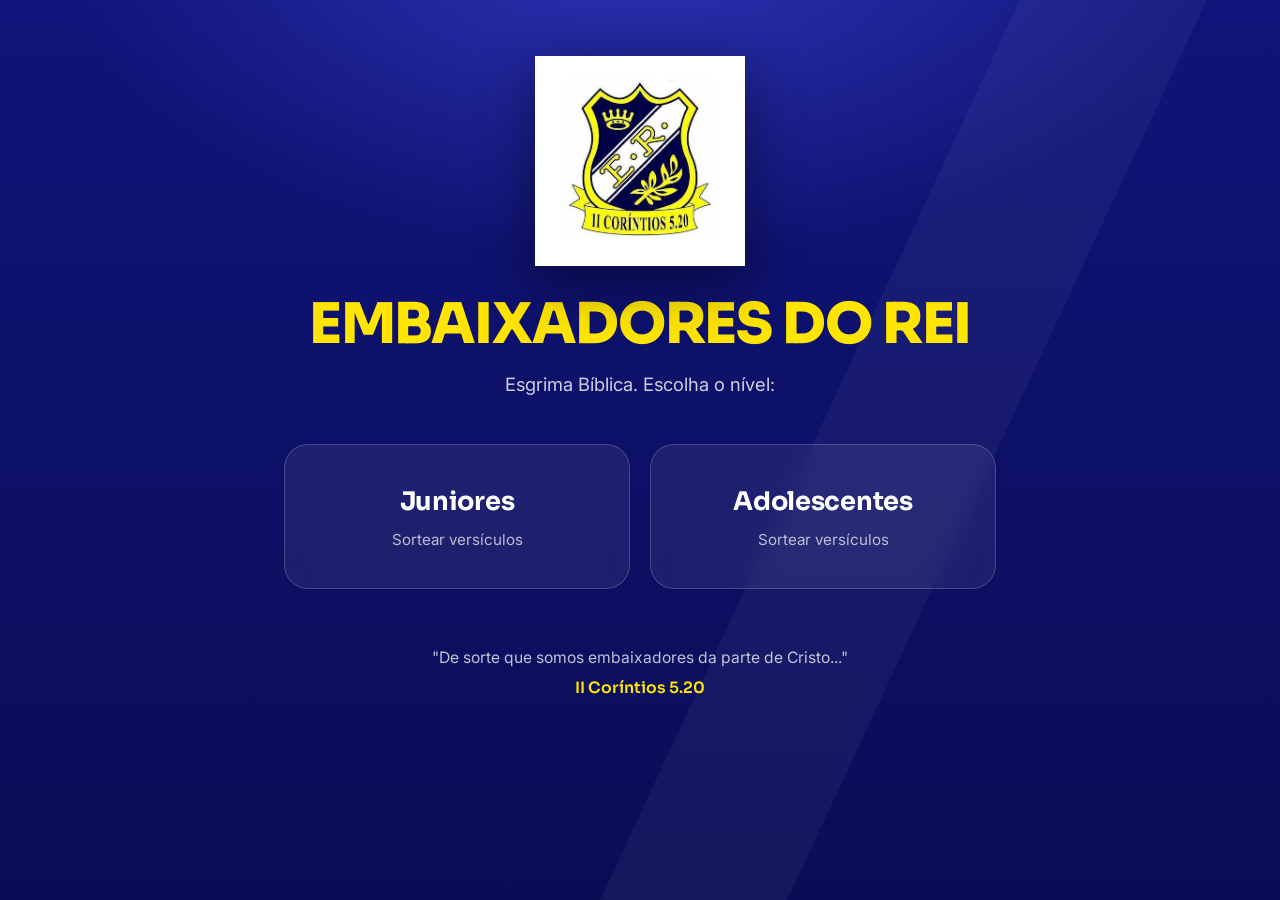
==== index.html @ a1860d8f "Adicionando todos os arquivos do projeto" ====
<!DOCTYPE html>
<html lang="pt-BR">
<head>
  <meta charset="UTF-8">
  <meta name="viewport" content="width=device-width, initial-scale=1">
  <title>Embaixadores do Rei · Esgrima Bíblica</title>
  <link rel="preconnect" href="https://fonts.googleapis.com">
  <link rel="preconnect" href="https://fonts.gstatic.com" crossorigin>
  <link href="https://fonts.googleapis.com/css2?family=Inter:wght@400;500&family=Sora:wght@600;700;800&display=swap" rel="stylesheet">
  <link rel="stylesheet" href="style.css">
</head>
<body>
  <main>
    <img class="brasao-grande" src="brasao.png" alt="Brasão dos Embaixadores do Rei">
    <h1 class="titulo-principal">EMBAIXADORES DO REI</h1>
    <p class="subtitulo">Esgrima Bíblica. Escolha o nível:</p>

    <nav class="niveis" aria-label="Níveis">
      <a class="nivel-link" href="juniores.html">Juniores<small>Sortear versículos</small></a>
      <a class="nivel-link" href="adolescentes.html">Adolescentes<small>Sortear versículos</small></a>
    </nav>

    <p class="referencia-base">
      "De sorte que somos embaixadores da parte de Cristo..."
      <strong>II Coríntios 5.20</strong>
    </p>
  </main>
</body>
</html>
---- style.css ----
:root {
  --azul: #10147A;
  --azul-escuro: #0A0D55;
  --amarelo: #FFE500;
  --branco: #FFFFFF;
  --preto: #111111;
  --titulo: "Sora", system-ui, -apple-system, "Segoe UI", sans-serif;
  --texto: "Inter", system-ui, -apple-system, "Segoe UI", sans-serif;
  --vidro: rgba(255, 255, 255, 0.07);
  --vidro-borda: rgba(255, 255, 255, 0.18);
}

* { box-sizing: border-box; }

body {
  margin: 0;
  min-height: 100vh;
  color: var(--branco);
  font-family: var(--texto);
  font-size: 1.0625rem;
  line-height: 1.6;
  background:
    radial-gradient(900px 520px at 50% -8%, rgba(70, 78, 230, 0.55), transparent 65%),
    linear-gradient(180deg, var(--azul) 0%, var(--azul-escuro) 100%);
  background-attachment: fixed;
}

/* faixa diagonal translúcida: eco da faixa do brasão */
body::before {
  content: "";
  position: fixed;
  inset: 0;
  pointer-events: none;
  background: linear-gradient(115deg,
    transparent 0 60%,
    rgba(255, 255, 255, 0.045) 60% 71%,
    transparent 71% 100%);
}

main {
  position: relative;
  max-width: 760px;
  margin: 0 auto;
  padding: 3.5rem 1.5rem 4rem;
  text-align: center;
}

h1 {
  font-family: var(--titulo);
  color: var(--amarelo);
  margin: 0;
  font-weight: 800;
  line-height: 1.1;
  letter-spacing: -0.02em;
}

a { color: inherit; }

:focus-visible {
  outline: 3px solid var(--amarelo);
  outline-offset: 4px;
  border-radius: 12px;
}

/* ---------- Página inicial ---------- */
.brasao-grande {
  width: min(210px, 50vw);
  height: auto;
  margin-bottom: 1.25rem;
  filter: drop-shadow(0 16px 28px rgba(0, 0, 0, 0.45));
}

.titulo-principal {
  font-size: clamp(2rem, 7vw, 3.5rem);
}

.subtitulo {
  margin: 0.9rem 0 2.75rem;
  color: rgba(255, 255, 255, 0.8);
  font-size: 1.15rem;
}

.niveis {
  display: grid;
  grid-template-columns: repeat(2, 1fr);
  gap: 1.25rem;
}

.nivel-link {
  display: block;
  padding: 2.25rem 1.25rem;
  background: var(--vidro);
  border: 1px solid var(--vidro-borda);
  border-radius: 24px;
  backdrop-filter: blur(10px);
  -webkit-backdrop-filter: blur(10px);
  color: var(--branco);
  text-decoration: none;
  font-family: var(--titulo);
  font-weight: 700;
  font-size: 1.6rem;
  letter-spacing: -0.01em;
  transition: transform 0.2s ease, border-color 0.2s ease, box-shadow 0.2s ease, background 0.2s ease;
}

.nivel-link small {
  display: block;
  margin-top: 0.4rem;
  font-family: var(--texto);
  font-weight: 400;
  font-size: 0.95rem;
  letter-spacing: 0;
  color: rgba(255, 255, 255, 0.7);
}

.nivel-link:hover {
  transform: translateY(-4px);
  background: rgba(255, 255, 255, 0.11);
  border-color: var(--amarelo);
  box-shadow: 0 20px 40px -14px rgba(0, 0, 0, 0.55), 0 0 0 1px rgba(255, 229, 0, 0.35);
}

.referencia-base {
  margin: 3.5rem auto 0;
  max-width: 32rem;
  color: rgba(255, 255, 255, 0.75);
  font-size: 0.98rem;
}

.referencia-base strong {
  display: block;
  margin-top: 0.35rem;
  font-family: var(--titulo);
  font-weight: 600;
  color: var(--amarelo);
}

/* ---------- Página de nível ---------- */
.topo {
  display: flex;
  align-items: center;
  justify-content: space-between;
  gap: 1rem;
  margin-bottom: 2.5rem;
  text-align: left;
}

.topo a {
  padding: 0.45rem 1rem;
  border: 1px solid var(--vidro-borda);
  border-radius: 999px;
  background: var(--vidro);
  font-weight: 500;
  font-size: 0.95rem;
  text-decoration: none;
  transition: border-color 0.2s ease, color 0.2s ease;
}

.topo a:hover { border-color: var(--amarelo); color: var(--amarelo); }

.brasao-pequeno {
  width: 52px;
  height: auto;
  filter: drop-shadow(0 6px 12px rgba(0, 0, 0, 0.4));
}

.nivel-titulo {
  font-size: clamp(2rem, 7vw, 3.25rem);
}

.instrucao {
  margin: 0.75rem 0 2rem;
  color: rgba(255, 255, 255, 0.8);
}

.versiculo {
  min-height: 240px;
  display: flex;
  align-items: center;
  justify-content: center;
  padding: 1.5rem;
  background: linear-gradient(180deg, #FFFFFF 0%, #ECEEFF 100%);
  color: var(--azul);
  border-top: 8px solid var(--amarelo);
  border-radius: 28px;
  box-shadow: 0 30px 60px -22px rgba(0, 0, 0, 0.65);
  font-family: var(--titulo);
  font-weight: 800;
  font-size: clamp(2.2rem, 9vw, 4.5rem);
  letter-spacing: -0.03em;
  line-height: 1.1;
}

.versiculo.espera {
  font-family: var(--texto);
  font-weight: 500;
  font-size: 1.2rem;
  letter-spacing: 0;
  color: #6A6EB4;
}

.versiculo.revelar { animation: revelar 0.35s ease-out; }

@keyframes revelar {
  from { opacity: 0; transform: translateY(10px) scale(0.97); }
  to   { opacity: 1; transform: none; }
}

.botao {
  margin-top: 2.25rem;
  padding: 1.05rem 2.75rem;
  background: var(--amarelo);
  color: var(--azul);
  border: none;
  border-radius: 999px;
  box-shadow: 0 12px 30px -8px rgba(255, 229, 0, 0.55);
  font-family: var(--titulo);
  font-weight: 700;
  font-size: 1.15rem;
  cursor: pointer;
  transition: transform 0.15s ease, box-shadow 0.15s ease, filter 0.15s ease;
}

.botao:hover:not(:disabled) {
  transform: translateY(-2px);
  filter: brightness(1.05);
  box-shadow: 0 16px 36px -8px rgba(255, 229, 0, 0.65);
}

.botao:active:not(:disabled) { transform: translateY(0); }

.botao:disabled {
  background: rgba(255, 255, 255, 0.16);
  color: rgba(255, 255, 255, 0.55);
  box-shadow: none;
  cursor: not-allowed;
}

.progresso {
  margin: 2rem 0 0.6rem;
  color: rgba(255, 255, 255, 0.8);
  font-size: 0.95rem;
}

.barra {
  height: 8px;
  max-width: 360px;
  margin: 0 auto;
  background: rgba(255, 255, 255, 0.15);
  border-radius: 999px;
  overflow: hidden;
}

.barra span {
  display: block;
  height: 100%;
  width: 0;
  background: var(--amarelo);
  border-radius: 999px;
  transition: width 0.4s ease;
}

.historico {
  list-style: none;
  margin: 1.5rem 0 0;
  padding: 0;
  display: flex;
  flex-wrap: wrap;
  gap: 0.5rem;
  justify-content: center;
}

.historico li {
  padding: 0.3rem 0.9rem;
  background: var(--vidro);
  border: 1px solid var(--vidro-borda);
  border-radius: 999px;
  font-size: 0.9rem;
}

.reiniciar {
  margin-top: 1.75rem;
  padding: 0.5rem 1.25rem;
  background: none;
  border: 1px solid var(--vidro-borda);
  border-radius: 999px;
  color: rgba(255, 255, 255, 0.85);
  font: inherit;
  font-size: 0.95rem;
  cursor: pointer;
  transition: border-color 0.2s ease, color 0.2s ease;
}

.reiniciar:hover { border-color: var(--amarelo); color: var(--amarelo); }

@media (max-width: 520px) {
  .niveis { grid-template-columns: 1fr; }
  main { padding: 2.5rem 1.25rem 3rem; }
}

@media (prefers-reduced-motion: reduce) {
  * { animation: none !important; transition: none !important; }
}
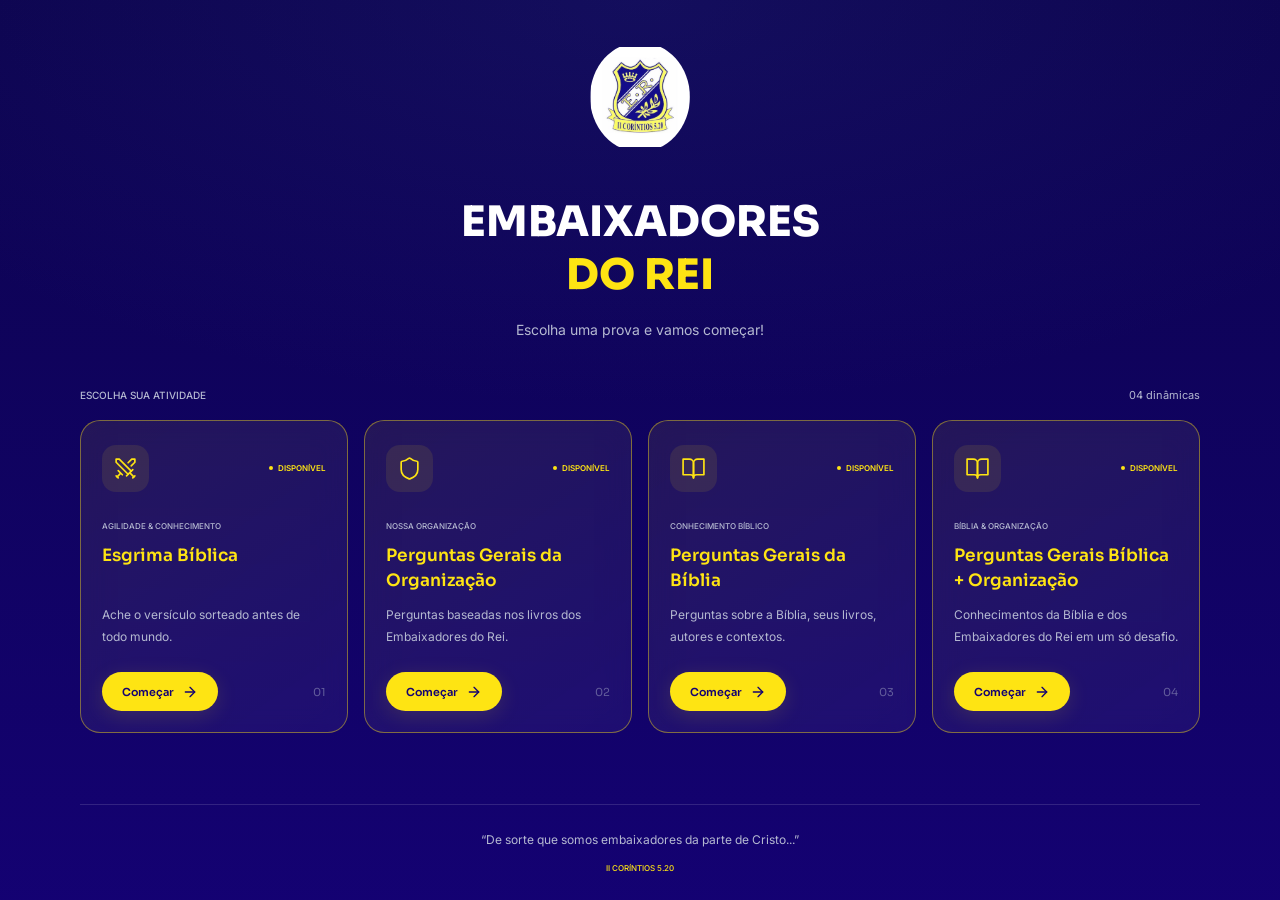
==== commit 21fdddba: "Adicionando outras seções" ====
--- a/index.html
+++ b/index.html
@@ -1,29 +1,23 @@
-<!DOCTYPE html>
+<!doctype html>
 <html lang="pt-BR">
-<head>
-  <meta charset="UTF-8">
-  <meta name="viewport" content="width=device-width, initial-scale=1">
-  <title>Embaixadores do Rei · Esgrima Bíblica</title>
-  <link rel="preconnect" href="https://fonts.googleapis.com">
-  <link rel="preconnect" href="https://fonts.gstatic.com" crossorigin>
-  <link href="https://fonts.googleapis.com/css2?family=Inter:wght@400;500&family=Sora:wght@600;700;800&display=swap" rel="stylesheet">
-  <link rel="stylesheet" href="style.css">
-</head>
-<body>
-  <main>
-    <img class="brasao-grande" src="brasao.png" alt="Brasão dos Embaixadores do Rei">
-    <h1 class="titulo-principal">EMBAIXADORES DO REI</h1>
-    <p class="subtitulo">Esgrima Bíblica. Escolha o nível:</p>
-
-    <nav class="niveis" aria-label="Níveis">
-      <a class="nivel-link" href="juniores.html">Juniores<small>Sortear versículos</small></a>
-      <a class="nivel-link" href="adolescentes.html">Adolescentes<small>Sortear versículos</small></a>
-    </nav>
-
-    <p class="referencia-base">
-      "De sorte que somos embaixadores da parte de Cristo..."
-      <strong>II Coríntios 5.20</strong>
-    </p>
-  </main>
-</body>
-</html>+  <head>
+    <meta charset="utf-8" />
+    <meta name="viewport" content="width=device-width, initial-scale=1" />
+    <title>Embaixadores do Rei</title>
+    <meta name="description" content="Provas e dinâmicas para sua embaixada: Esgrima Bíblica, perguntas da organização, perguntas bíblicas e Bíblia + Organização." />
+    <meta property="og:title" content="Embaixadores do Rei — Provas e dinâmicas" />
+    <meta property="og:description" content="Conhecimento, fé e amizade em cada desafio. Escolha uma dinâmica para sua embaixada." />
+    <meta property="og:type" content="website" />
+    <meta name="twitter:card" content="summary_large_image" />
+    <link rel="icon" href="favicon.png" type="image/png" />
+    <link rel="preconnect" href="https://fonts.googleapis.com" />
+    <link rel="preconnect" href="https://fonts.gstatic.com" crossorigin="anonymous" />
+    <link rel="stylesheet" href="https://fonts.googleapis.com/css2?family=Inter:wght@400;500;600&family=Sora:wght@400;500;600;700;800&display=swap" />
+    <link rel="stylesheet" href="styles.css" />
+  </head>
+  <body>
+    <div id="app"></div>
+    <script src="data.js"></script>
+    <script src="app.js"></script>
+  </body>
+</html>
--- a/styles.css
+++ b/styles.css
@@ -0,0 +1,213 @@
+/* ==========================================================================
+   Embaixadores do Rei — visual (HTML/CSS/JS)
+   Edite as cores no bloco :root. Fontes: Sora (títulos) e Inter (texto).
+   ========================================================================== */
+
+:root {
+  --font-sans: "Inter", sans-serif;
+  --font-display: "Sora", sans-serif;
+  --radius: 1.5rem;
+
+  --background: oklch(0.205 0.124 273);
+  --foreground: oklch(1 0 0);
+  --card: oklch(1 0 0 / 5%);
+  --card-foreground: oklch(1 0 0);
+  --primary: oklch(0.912 0.188 101);
+  --primary-foreground: oklch(0.261 0.166 272);
+  --secondary: oklch(1 0 0 / 8%);
+  --muted: oklch(1 0 0 / 5%);
+  --muted-foreground: oklch(0.79 0.034 279);
+  --accent: oklch(1 0 0 / 10%);
+  --border: oklch(1 0 0 / 13%);
+  --ring: var(--primary);
+
+  --navy-base: oklch(0.261 0.166 272);
+  --navy-deep: oklch(0.205 0.124 273);
+  --paper: oklch(1 0 0);
+  --ink: oklch(0.178 0 0);
+  --gold-border: oklch(0.912 0.188 101 / 42%);
+  --gold-wash: oklch(0.912 0.188 101 / 9%);
+  --surface-shadow: 0 18px 55px oklch(0.12 0.08 273 / 22%);
+  --button-shadow: 0 5px 22px oklch(0.912 0.188 101 / 12%);
+  --page-background: radial-gradient(ellipse 70% 45% at 50% 0%, oklch(0.37 0.15 274 / 24%), transparent),
+    linear-gradient(180deg, var(--navy-deep), var(--navy-base));
+}
+
+* { box-sizing: border-box; }
+html { -webkit-text-size-adjust: 100%; }
+body {
+  margin: 0;
+  font-family: var(--font-sans);
+  letter-spacing: 0;
+  background-color: var(--background);
+  color: var(--foreground);
+}
+h1, h2, h3, button { font-family: var(--font-display); letter-spacing: 0; }
+a { text-decoration: none; color: inherit; }
+img { max-width: 100%; }
+
+/* --- botões ------------------------------------------------------------- */
+.btn {
+  display: inline-flex;
+  align-items: center;
+  justify-content: center;
+  gap: 8px;
+  min-height: 36px;
+  white-space: nowrap;
+  border: 0;
+  background: none;
+  color: inherit;
+  border-radius: 0.375rem;
+  font-family: var(--font-display);
+  font-size: 0.875rem;
+  font-weight: 500;
+  padding: 0;
+  cursor: pointer;
+  appearance: none;
+  transition: color 0.15s ease, background-color 0.15s ease, border-color 0.2s ease, transform 0.2s ease, box-shadow 0.2s ease;
+}
+.btn > svg { width: 16px; height: 16px; flex-shrink: 0; pointer-events: none; }
+.btn:focus-visible { outline: 2px solid var(--ring); outline-offset: 3px; }
+.btn:disabled { pointer-events: none; opacity: 0.5; cursor: not-allowed; }
+
+.royal-button { background: var(--primary); color: var(--primary-foreground); border-radius: 999px; font-weight: 600; font-size: 11px; height: 39px; padding: 0 20px; box-shadow: var(--button-shadow); transition: transform .2s, box-shadow .2s; }
+.royal-button:hover { transform: translateY(-2px); box-shadow: 0 7px 28px var(--gold-wash); }
+.quiet-button { color: var(--muted-foreground); background: transparent; font-size: 12px; padding: 0; }
+.quiet-button:hover { color: var(--primary); }
+.activity-button { border-radius: 999px; border: 1px solid var(--border); color: var(--foreground); background: transparent; font-size: 11px; height: 39px; padding: 0 20px; }
+.activity-button:hover { border-color: var(--gold-border); color: var(--primary); }
+
+/* --- estrutura ---------------------------------------------------------- */
+.site-shell { min-height: 100svh; background: var(--page-background); display: flex; flex-direction: column; }
+.site-main { width: min(1120px, calc(100% - 80px)); margin: 0 auto; flex: 1; }
+.site-footer { width: min(1120px, calc(100% - 80px)); margin: 47px auto 0; border-top: 1px solid var(--border); text-align: center; padding: 27px 0 25px; }
+.site-footer p { font-size: 12px; color: var(--muted-foreground); margin: 0 0 8px; }
+.site-footer > span { font-size: 8px; color: var(--primary); font-weight: 500; }
+
+.brand-logo { width: 45px; height: 50px; object-fit: contain; mix-blend-mode: screen; border-radius: 70%; }
+.brand-logo-large { width: 100px; height: 110px; margin: 0 auto 25px; }
+
+/* --- início ------------------------------------------------------------- */
+.hub-intro { text-align: center; padding: 42px 0 45px; }
+.eyebrow { display: flex; align-items: center; justify-content: center; gap: 12px; font-size: 10px; font-weight: 600; color: var(--primary); line-height: 1.7; }
+.eyebrow > span { height: 1px; width: 24px; background: var(--gold-border); }
+.hub-intro h1 { font-size: 42px; font-weight: 800; line-height: 1.25; margin: 15px 0; }
+.hub-intro h1 > span { display: block; color: var(--primary); }
+.hub-intro p, .page-intro p { font-size: 14px; line-height: 1.85; color: var(--muted-foreground); margin: 16px 0 0; }
+.section-heading { display: flex; justify-content: space-between; align-items: center; margin-bottom: 18px; font-size: 10px; font-weight: 500; color: var(--muted-foreground); }
+.section-heading > span:last-child { font-size: 11px; font-weight: 400; }
+.activity-grid { display: grid; grid-template-columns: repeat(4, minmax(0, 1fr)); gap: 16px; }
+.activity-card { background: var(--card); border: 1px solid var(--border); border-radius: 20px; padding: 24px 21px 21px; backdrop-filter: blur(14px); display: flex; flex-direction: column; transition: border-color .2s, transform .2s; }
+.activity-card:hover, .level-card:hover { border-color: var(--gold-border); transform: translateY(-3px); }
+.activity-card-featured { border-color: var(--gold-border); background: linear-gradient(145deg, var(--gold-wash), var(--card)); }
+.card-top { display: flex; align-items: center; justify-content: space-between; gap: 5px; margin-bottom: 28px; }
+.activity-icon { height: 47px; width: 47px; border-radius: 14px; background: var(--accent); display: grid; place-items: center; color: var(--foreground); }
+.activity-card-featured .activity-icon { color: var(--primary); background: var(--gold-wash); }
+.status { color: var(--muted-foreground); font-size: 8px; font-weight: 600; white-space: nowrap; }
+.status-ready { color: var(--primary); display: flex; align-items: center; gap: 5px; }
+.status-ready:before { content: ""; width: 4px; height: 4px; background: var(--primary); border-radius: 50%; }
+.card-category { font-size: 8px; line-height: 1.6; color: var(--muted-foreground); font-weight: 500; }
+.activity-card h2 { font-size: 17px; line-height: 1.5; font-weight: 600; margin: 10px 0; min-height: 51px; }
+.activity-card-featured h2 { color: var(--primary); }
+.activity-card p { font-size: 12px; line-height: 1.85; color: var(--muted-foreground); margin: 0 0 24px; flex: 1; }
+.card-bottom { display: flex; align-items: center; justify-content: space-between; gap: 10px; }
+.card-number { font: 400 11px var(--font-display); color: var(--muted-foreground); opacity: .45; }
+
+/* --- páginas internas --------------------------------------------------- */
+.inner-page { max-width: 920px; margin: 30px auto 0; }
+.page-intro { padding: 30px 0 43px; text-align: center; }
+.page-symbol { width: 68px; height: 68px; display: grid; place-items: center; color: var(--primary); background: var(--gold-wash); border: 1px solid var(--gold-border); border-radius: 22px; margin: 0 auto 22px; }
+.page-intro h1 { font-weight: 700; font-size: 36px; margin: 12px 0 0; }
+.level-grid { display: grid; grid-template-columns: repeat(3, minmax(0, 1fr)); gap: 20px; }
+.level-card { border: 1px solid var(--border); border-radius: 22px; padding: 32px; background: var(--card); transition: transform .2s, border-color .2s; }
+.level-stars { display: flex; gap: 7px; color: var(--primary); margin-bottom: 28px; height: 24px; }
+.level-card h2 { font-size: 23px; font-weight: 600; margin: 10px 0; }
+.level-card p { font-size: 12px; color: var(--muted-foreground); margin-bottom: 26px; }
+
+/* --- sorteio ------------------------------------------------------------ */
+.draw-page { max-width: 740px; }
+.compact { padding: 25px 0 28px; }
+.draw-tool { background: var(--paper); color: var(--ink); border-top: 4px solid var(--primary); border-radius: 28px; padding: 32px 40px; box-shadow: var(--surface-shadow); text-align: center; }
+.draw-tool > .card-category { color: var(--navy-base); opacity: .65; font-size: 10px; }
+.reference-display { min-height: 166px; display: flex; flex-direction: column; align-items: center; justify-content: center; gap: 12px; color: var(--navy-base); }
+.reference-display h2 { font-size: 42px; line-height: 1.3; font-weight: 700; margin: 0; overflow-wrap: anywhere; animation: reveal .25s ease; }
+.reference-display h2.initial-reference { font-size: 24px; }
+.nonexistent { font-size: 12px; background: var(--primary); padding: 5px 12px; border-radius: 99px; }
+.draw-action { height: 48px; font-size: 13px; padding: 0 30px; }
+.progress-heading { display: flex; align-items: center; justify-content: space-between; font-size: 11px; color: var(--navy-base); margin-top: 30px; }
+.progress-heading strong { font-size: 13px; }
+.progress-heading strong span { opacity: .5; }
+.draw-progress { display: block; appearance: none; width: 100%; height: 6px; margin-top: 12px; border: 0; border-radius: 99px; overflow: hidden; background: color-mix(in oklch, var(--navy-base) 10%, var(--paper)); }
+.draw-progress::-webkit-progress-bar { background: color-mix(in oklch, var(--navy-base) 10%, var(--paper)); }
+.draw-progress::-webkit-progress-value { background: var(--primary); border-radius: 99px; transition: width .2s; }
+.draw-progress::-moz-progress-bar { background: var(--primary); }
+.history-heading { display: flex; align-items: center; justify-content: space-between; gap: 10px; margin: 27px 0 15px; }
+.history-heading h2 { display: flex; align-items: center; gap: 9px; font-size: 13px; font-weight: 500; margin: 0; }
+.history-heading h2 span { font-family: var(--font-sans); font-size: 10px; padding: 2px 7px; border-radius: 99px; background: var(--accent); color: var(--muted-foreground); }
+.history-empty { font-size: 12px; color: var(--muted-foreground); text-align: center; border-top: 1px solid var(--border); padding: 25px 0; }
+.history-list { list-style: none; padding: 0; margin: 0; display: grid; grid-template-columns: 1fr 1fr; gap: 8px; }
+.history-list li { display: flex; align-items: center; gap: 12px; background: var(--card); border: 1px solid var(--border); border-radius: 12px; padding: 13px 15px; font-size: 12px; }
+.history-index { color: var(--muted-foreground); font-size: 10px; }
+.latest-label { color: var(--primary); font-size: 7px; margin-left: auto; }
+.reset-confirm { display: flex; align-items: center; justify-content: space-between; gap: 15px; padding: 15px; border: 1px solid var(--gold-border); border-radius: 12px; margin-bottom: 14px; }
+.reset-confirm p { font-size: 12px; margin: 0; }
+.reset-confirm > div { display: flex; gap: 20px; }
+.completion { display: flex; justify-content: center; align-items: center; gap: 8px; color: var(--navy-base); font-size: 12px; }
+.empty-state { min-height: 400px; display: flex; flex-direction: column; align-items: center; justify-content: center; text-align: center; gap: 18px; max-width: 600px; margin: 30px auto; }
+.empty-state > svg { color: var(--primary); }
+.empty-state h1 { font-size: 30px; font-weight: 700; margin: 0; }
+.empty-state h2 { font-size: 25px; font-weight: 600; margin: 0; }
+.empty-state p { font-size: 14px; line-height: 1.7; color: var(--muted-foreground); margin: 0; }
+
+/* --- perguntas ---------------------------------------------------------- */
+.question-display { min-height: 180px; display: grid; place-items: center; padding: 22px 0; }
+.question-display h2 { font-size: 26px; line-height: 1.55; color: var(--navy-base); font-weight: 600; margin: 0; overflow-wrap: anywhere; }
+.answer-area { margin: 0 0 24px; }
+.answer-toggle { color: var(--navy-base); }
+.answer-toggle:hover { color: var(--navy-deep); }
+.question-answer { margin: 12px 0 0; background: var(--gold-wash); border: 1px solid var(--gold-border); color: var(--ink); padding: 18px; font-size: 18px; font-weight: 600; line-height: 1.6; border-radius: 8px; }
+.question-history { grid-template-columns: 1fr; }
+.question-history li { align-items: flex-start; line-height: 1.7; }
+
+@keyframes reveal { from { opacity: .4; transform: translateY(6px); } to { opacity: 1; transform: translateY(0); } }
+
+@media (min-width: 1500px) { .hub-intro { padding-top: 60px; padding-bottom: 55px; } }
+@media (max-width: 1000px) { .activity-grid { grid-template-columns: repeat(2, minmax(0, 1fr)); } .activity-card h2 { min-height: auto; } }
+@media (max-width: 640px) {
+  .site-main, .site-footer { width: calc(100% - 36px); }
+  .brand-logo { width: 35px; height: 40px; }
+  .hub-intro { padding: 30px 0; }
+  .brand-logo-large { width: 82px; height: 90px; margin-bottom: 22px; }
+  .hub-intro h1 { font-size: 28px; }
+  .hub-intro p { font-size: 12px; }
+  .eyebrow { font-size: 8px; gap: 8px; }
+  .activity-grid { gap: 12px; }
+  .activity-card { padding: 18px 15px; border-radius: 18px; }
+  .card-top { flex-wrap: wrap; gap: 12px; margin-bottom: 20px; }
+  .activity-icon { width: 39px; height: 39px; border-radius: 12px; }
+  .status { font-size: 7px; }
+  .card-category { font-size: 7px; }
+  .activity-card h2 { font-size: 14px; min-height: 63px; }
+  .activity-card p { font-size: 11px; line-height: 1.65; margin-bottom: 19px; }
+  .card-number { display: none; }
+  .royal-button, .activity-button { padding: 0 15px; font-size: 10px; }
+  .site-footer { margin-top: 32px; padding: 24px 5px; }
+  .site-footer p { font-size: 10px; line-height: 1.8; }
+  .level-grid { grid-template-columns: 1fr; gap: 14px; }
+  .level-card { padding: 24px; }
+  .level-stars { margin-bottom: 18px; }
+  .page-intro h1 { font-size: 28px; }
+  .page-intro p { font-size: 12px; }
+  .draw-tool { padding: 25px 22px; border-radius: 23px; }
+  .reference-display h2 { font-size: 30px; }
+  .reference-display { min-height: 160px; }
+  .draw-action { font-size: 12px; padding: 0 25px; }
+  .history-list { grid-template-columns: 1fr; }
+  .history-heading .quiet-button { font-size: 10px; }
+  .reset-confirm { flex-direction: column; align-items: flex-start; }
+  .empty-state h1 { font-size: 26px; }
+  .question-display h2 { font-size: 21px; }
+  .question-answer { font-size: 16px; }
+  .quiz-tool .draw-action { white-space: normal; height: auto; min-height: 48px; padding: 12px 20px; }
+}
+@media (prefers-reduced-motion: reduce) { *, *::before, *::after { animation: none !important; transition: none !important; } }
